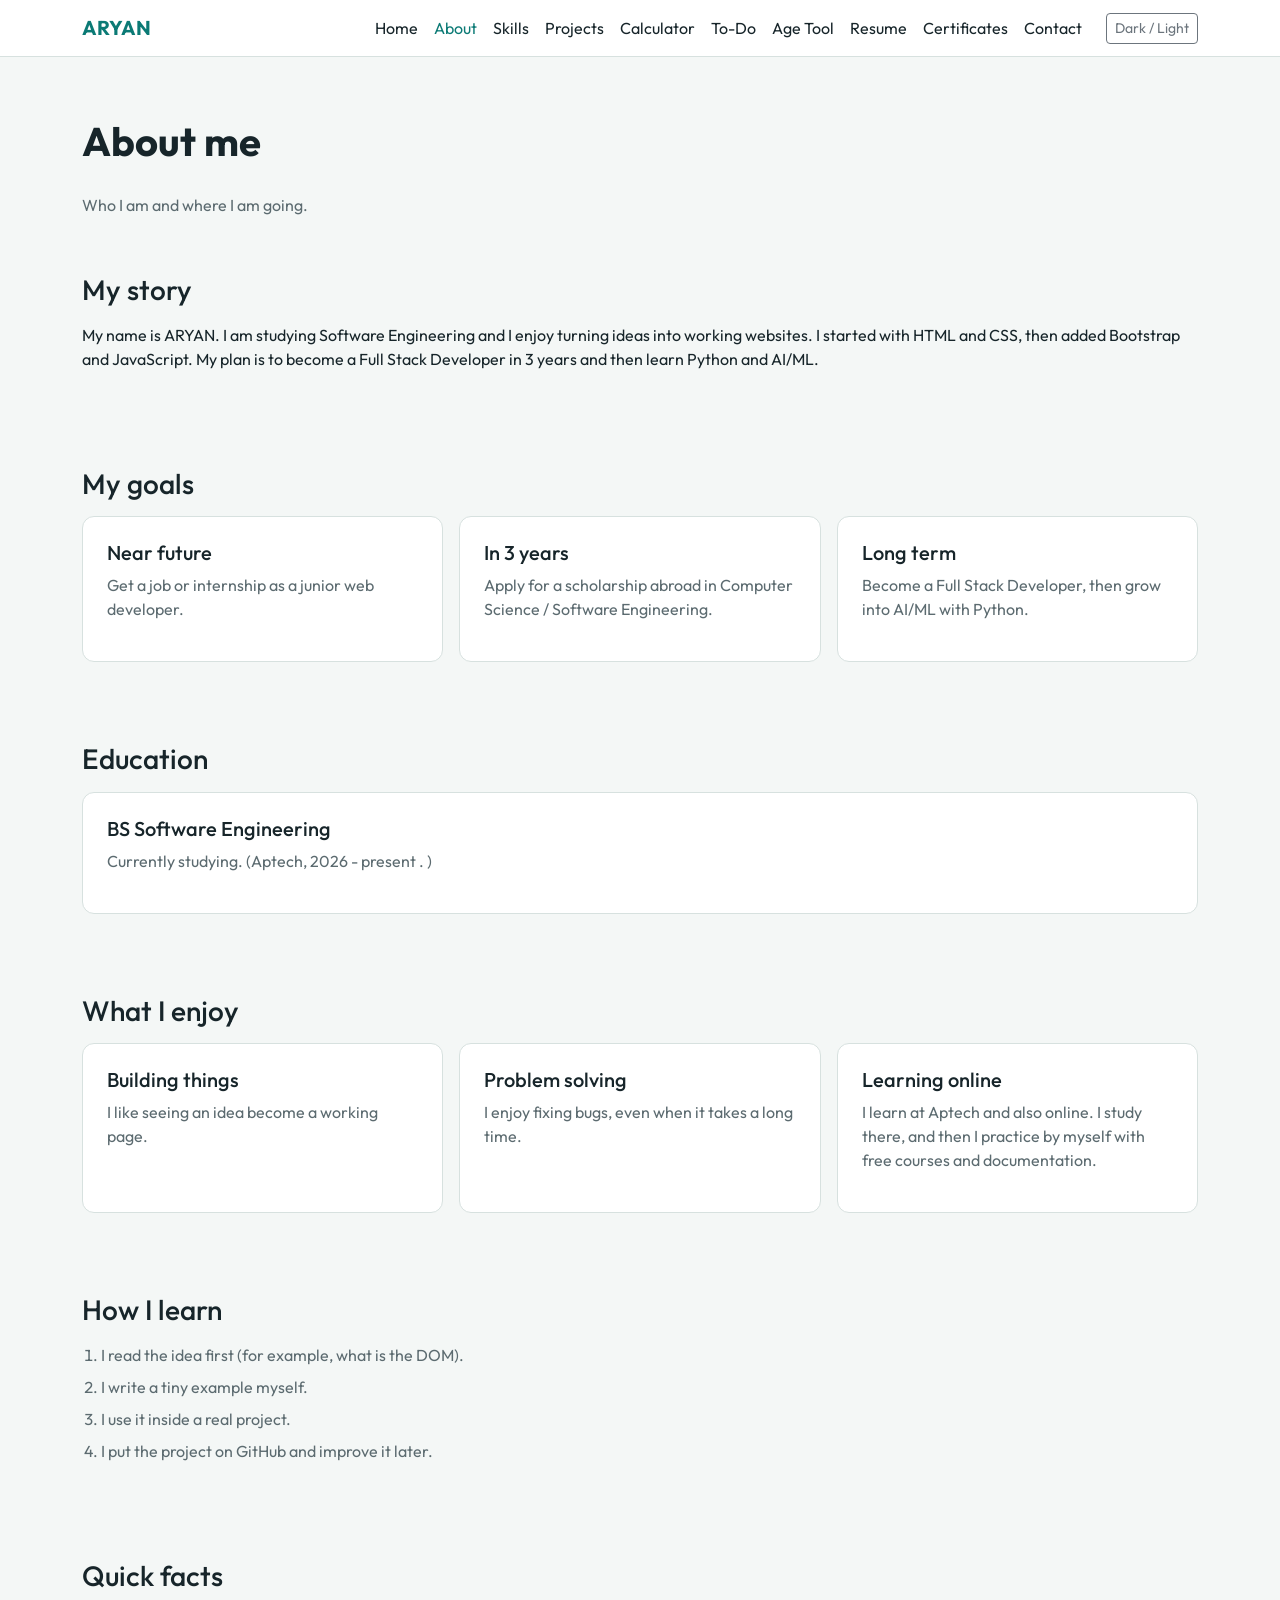
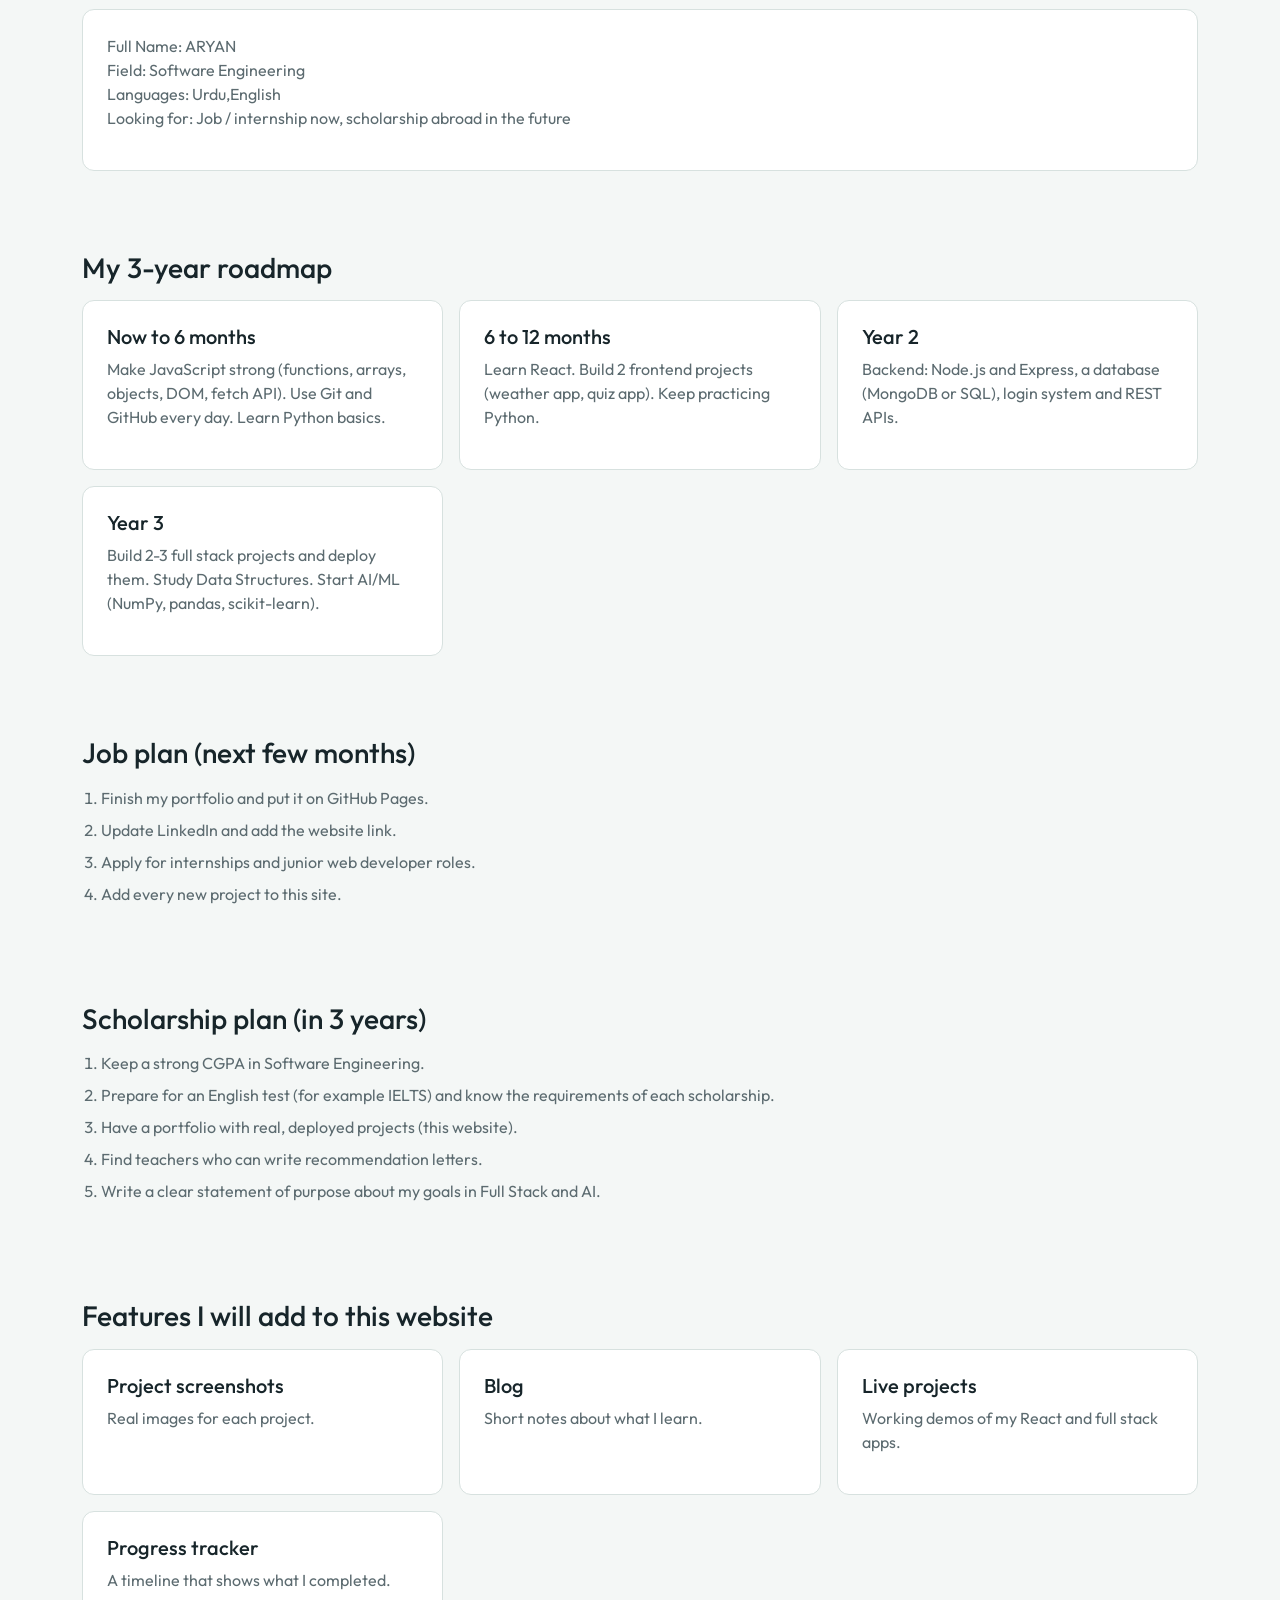
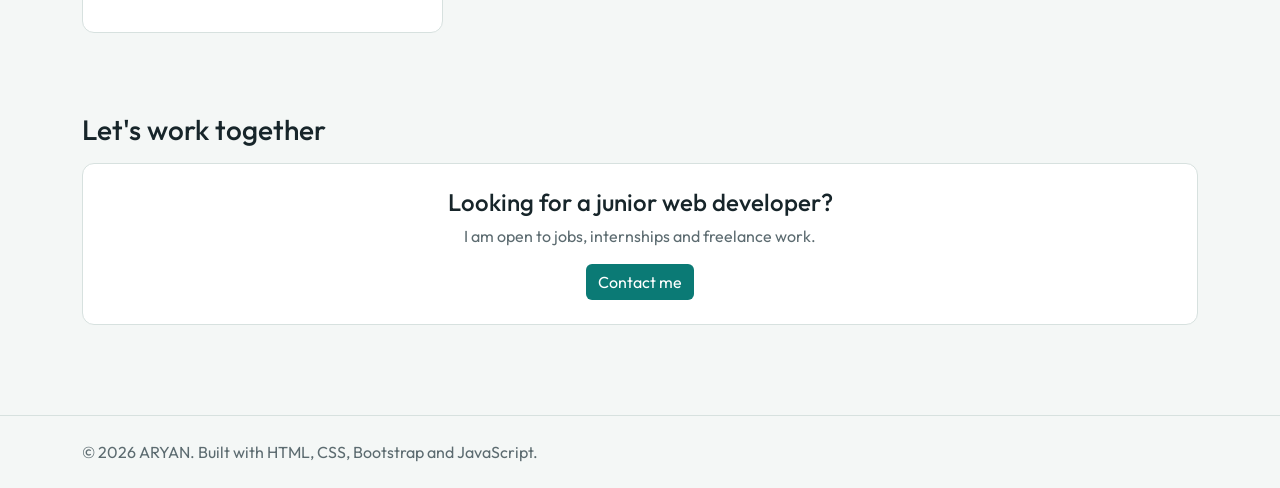
==== about.html @ a0978856 "Add files via upload" ====
<!DOCTYPE html>
<html lang="en">

<head>
  <meta charset="UTF-8">
  <meta name="viewport" content="width=device-width, initial-scale=1">
  <title>About | ARYAN</title>
  <link href="https://cdn.jsdelivr.net/npm/bootstrap@5.3.3/dist/css/bootstrap.min.css" rel="stylesheet">
  <link href="https://fonts.googleapis.com/css2?family=Outfit:wght@400;600;700&display=swap" rel="stylesheet">
  <link href="css/style.css" rel="stylesheet">
</head>

<body>

  <!-- Navbar (same on every page) -->
  <nav class="navbar navbar-expand-lg">
    <div class="container">
      <a class="navbar-brand" href="index.html">ARYAN</a>
      <button class="navbar-toggler" data-bs-toggle="collapse" data-bs-target="#menu"><span
          class="navbar-toggler-icon"></span></button>
      <div class="collapse navbar-collapse" id="menu">
        <ul class="navbar-nav ms-auto">
          <li class="nav-item"><a class="nav-link" href="index.html">Home</a></li>
          <li class="nav-item"><a class="nav-link active" href="about.html">About</a></li>
          <li class="nav-item"><a class="nav-link" href="skills.html">Skills</a></li>
          <li class="nav-item"><a class="nav-link" href="projects.html">Projects</a></li>
          <li class="nav-item"><a class="nav-link" href="calculator.html">Calculator</a></li>
          <li class="nav-item"><a class="nav-link" href="todo.html">To-Do</a></li>
          <li class="nav-item"><a class="nav-link" href="age.html">Age Tool</a></li>
          <li class="nav-item"><a class="nav-link" href="resume.html">Resume</a></li>
          <li class="nav-item"><a class="nav-link" href="certificates.html">Certificates</a></li>
          <li class="nav-item"><a class="nav-link" href="contact.html">Contact</a></li>
        </ul>
        <button id="themeBtn" class="btn btn-sm btn-outline-secondary ms-lg-3">Dark / Light</button>
      </div>
    </div>
  </nav>

  <!-- Page content -->
  <main class="container">
    <h1 class="page-title">About me</h1>
    <p class="muted">Who I am and where I am going.</p>
    <section>
      <h3 class="mb-3">My story</h3>
      <p>My name is ARYAN. I am studying Software Engineering and I enjoy turning ideas into working websites. I started
        with HTML and CSS, then added Bootstrap and JavaScript. My plan is to become a Full Stack Developer in 3 years
        and then learn Python and AI/ML.</p>
    </section>
    <section>
      <h3 class="mb-3">My goals</h3>
      <div class="row g-3">
        <div class="col-md-4">
          <div class="card-box">
            <h5>Near future</h5>
            <p>Get a job or internship as a junior web developer.</p>
          </div>
        </div>
        <div class="col-md-4">
          <div class="card-box">
            <h5>In 3 years</h5>
            <p>Apply for a scholarship abroad in Computer Science / Software Engineering.</p>
          </div>
        </div>
        <div class="col-md-4">
          <div class="card-box">
            <h5>Long term</h5>
            <p>Become a Full Stack Developer, then grow into AI/ML with Python.</p>
          </div>
        </div>
      </div>
    </section>
    <section>
      <h3 class="mb-3">Education</h3>
      <div class="card-box">
        <h5>BS Software Engineering</h5>
        <p>Currently studying. (Aptech, 2026 - present . )</p>
      </div>
    </section>
    <section>
      <h3 class="mb-3">What I enjoy</h3>
      <div class="row g-3">
        <div class="col-md-4">
          <div class="card-box">
            <h5>Building things</h5>
            <p>I like seeing an idea become a working page.</p>
          </div>
        </div>
        <div class="col-md-4">
          <div class="card-box">
            <h5>Problem solving</h5>
            <p>I enjoy fixing bugs, even when it takes a long time.</p>
          </div>
        </div>
        <div class="col-md-4">
          <div class="card-box">
            <h5>Learning online</h5>
            <p>
I learn at Aptech and also online. I study there, and then I practice by myself with free courses and documentation.</p>
          </div>
        </div>
      </div>
    </section>
    <section>
      <h3 class="mb-3">How I learn</h3>
      <ol class="muted">
        <li class='mb-2'>I read the idea first (for example, what is the DOM).</li>
        <li class='mb-2'>I write a tiny example myself.</li>
        <li class='mb-2'>I use it inside a real project.</li>
        <li class='mb-2'>I put the project on GitHub and improve it later.</li>
      </ol>
    </section>
    <section>
      <h3 class="mb-3">Quick facts</h3>
      <div class="card-box">
        <p>Full Name: ARYAN<br>Field: Software Engineering<br>Languages: Urdu,English<br>Looking for: Job / internship now,
          scholarship abroad in the future</p>
      </div>
    </section>
    <section>
      <h3 class="mb-3">My 3-year roadmap</h3>
      <div class="row g-3">
        <div class="col-md-4">
          <div class="card-box">
            <h5>Now to 6 months</h5>
            <p>Make JavaScript strong (functions, arrays, objects, DOM, fetch API). Use Git and GitHub every day. Learn
              Python basics.</p>
          </div>
        </div>
        <div class="col-md-4">
          <div class="card-box">
            <h5>6 to 12 months</h5>
            <p>Learn React. Build 2 frontend projects (weather app, quiz app). Keep practicing Python.</p>
          </div>
        </div>
        <div class="col-md-4">
          <div class="card-box">
            <h5>Year 2</h5>
            <p>Backend: Node.js and Express, a database (MongoDB or SQL), login system and REST APIs.</p>
          </div>
        </div>
        <div class="col-md-4">
          <div class="card-box">
            <h5>Year 3</h5>
            <p>Build 2-3 full stack projects and deploy them. Study Data Structures. Start AI/ML (NumPy, pandas,
              scikit-learn).</p>
          </div>
        </div>
      </div>
    </section>
    <section>
      <h3 class="mb-3">Job plan (next few months)</h3>
      <ol class="muted">
        <li class='mb-2'>Finish my portfolio and put it on GitHub Pages.</li>
        <li class='mb-2'>Update LinkedIn and add the website link.</li>
        <li class='mb-2'>Apply for internships and junior web developer roles.</li>
        <li class='mb-2'>Add every new project to this site.</li>
      </ol>
    </section>
    <section>
      <h3 class="mb-3">Scholarship plan (in 3 years)</h3>
      <ol class="muted">
        <li class='mb-2'>Keep a strong CGPA in Software Engineering.</li>
        <li class='mb-2'>Prepare for an English test (for example IELTS) and know the requirements of each scholarship.
        </li>
        <li class='mb-2'>Have a portfolio with real, deployed projects (this website).</li>
        <li class='mb-2'>Find teachers who can write recommendation letters.</li>
        <li class='mb-2'>Write a clear statement of purpose about my goals in Full Stack and AI.</li>
      </ol>
    </section>
    <section>
      <h3 class="mb-3">Features I will add to this website</h3>
      <div class="row g-3">
        <div class="col-md-4">
          <div class="card-box">
            <h5>Project screenshots</h5>
            <p>Real images for each project.</p>
          </div>
        </div>
        <div class="col-md-4">
          <div class="card-box">
            <h5>Blog</h5>
            <p>Short notes about what I learn.</p>
          </div>
        </div>
        <div class="col-md-4">
          <div class="card-box">
            <h5>Live projects</h5>
            <p>Working demos of my React and full stack apps.</p>
          </div>
        </div>
        <div class="col-md-4">
          <div class="card-box">
            <h5>Progress tracker</h5>
            <p>A timeline that shows what I completed.</p>
          </div>
        </div>
      </div>
    </section>
    <section>
      <h3 class="mb-3">Let's work together</h3>
      <div class="card-box text-center">
        <h4>Looking for a junior web developer?</h4>
        <p>I am open to jobs, internships and freelance work.</p><a href="contact.html" class="btn btn-main">Contact
          me</a>
      </div>
    </section>
  </main>

  <!-- Footer (same on every page) -->
  <footer>
    <div class="container">© 2026 ARYAN. Built with HTML, CSS, Bootstrap and JavaScript.</div>
  </footer>

  <script src="https://cdn.jsdelivr.net/npm/bootstrap@5.3.3/dist/js/bootstrap.bundle.min.js"></script>
  <script src="js/script.js"></script>
</body>

</html>
---- css/style.css ----
/* ===== Colors (change these to change the whole site) ===== */
:root {
  --bg: #f4f7f6;      /* page background */
  --card: #ffffff;    /* card background */
  --text: #17252a;    /* main text */
  --muted: #5c6b70;   /* light text */
  --accent: #0b7a75;  /* main color */
  --line: #d7e1df;    /* borders */
}
/* Dark mode: script.js adds data-theme="dark" on <html> */
[data-theme="dark"] {
  --bg: #0f1a1c; --card: #172629; --text: #e6f0ef; --muted: #9db4b1; --line: #26393c;
}
body { font-family: 'Outfit', sans-serif; background: var(--bg); color: var(--text); }
.navbar { background: var(--card); border-bottom: 1px solid var(--line); }
.navbar .nav-link { color: var(--text); }
.navbar .nav-link.active, .navbar .nav-link:hover { color: var(--accent); }
.navbar-brand { font-weight: 700; color: var(--accent) !important; }

/* Home banner */
.hero { padding: 110px 0 90px; }
.hero h1 { font-size: clamp(2.5rem, 7vw, 4.5rem); font-weight: 700; }
.page-title { padding: 60px 0 20px; font-weight: 700; }
section { padding: 40px 0; }

/* Cards, buttons */
.card-box { background: var(--card); border: 1px solid var(--line); border-radius: 12px; padding: 24px; height: 100%; }
.card-box p, .muted { color: var(--muted); }
.btn-main { background: var(--accent); color: #fff; border: 0; }
.btn-main:hover { background: #095f5b; color: #fff; }
.progress { height: 10px; background: var(--line); }
.progress-bar { background: var(--accent); }
.form-control { background: var(--card); color: var(--text); border-color: var(--line); }
.form-control:focus { background: var(--card); color: var(--text); }
.list-group-item { background: var(--card); color: var(--text); border-color: var(--line); }
footer { border-top: 1px solid var(--line); padding: 24px 0; margin-top: 50px; color: var(--muted); }

/* Calculator */
.calc { max-width: 320px; margin: auto; }
.calc-screen { background: var(--text); color: var(--bg); border-radius: 8px; padding: 14px; font-size: 1.8rem; text-align: right; min-height: 64px; margin-bottom: 12px; overflow: hidden; }
.calc-keys { display: grid; grid-template-columns: repeat(4, 1fr); gap: 8px; }
.calc-keys button { padding: 14px; font-size: 1.1rem; border: 1px solid var(--line); background: var(--card); color: var(--text); border-radius: 8px; }
.calc-keys button:hover { border-color: var(--accent); }
/* To-do */
.done { text-decoration: line-through; color: var(--muted); }
/* Extra: steps list, code blocks, accordion, taller home banner */
.hero { min-height: 70vh; display: flex; flex-direction: column; justify-content: center; }
pre.card-box { font-size: .9rem; overflow-x: auto; margin: 0; }
pre code { color: var(--text); }
ol { padding-left: 1.2rem; }
.accordion-item, .accordion-button, .accordion-body { background: var(--card); color: var(--text); border-color: var(--line); }
.accordion-button:not(.collapsed) { color: var(--accent); box-shadow: none; }

/* ===== Loader (Home page) ===== */
#loader { position: fixed; inset: 0; z-index: 9999; background: var(--bg);
  display: flex; flex-direction: column; align-items: center; justify-content: center;
  animation: hideLoader .5s ease 2.2s forwards; }   /* starts fading after 2.2 seconds */
#loader h1 { font-size: clamp(3rem, 12vw, 6rem); font-weight: 700; letter-spacing: .2em; margin: 0 0 20px; }
.loader-line { width: 220px; height: 4px; background: var(--line); border-radius: 4px; overflow: hidden; }
.loader-line span { display: block; height: 100%; width: 0; background: var(--accent);
  animation: fillLine 2s ease forwards; }            /* line fills in 2 seconds */
@keyframes fillLine { to { width: 100%; } }
@keyframes hideLoader { to { opacity: 0; visibility: hidden; } }
@media (prefers-reduced-motion: reduce) { #loader { display: none; } }
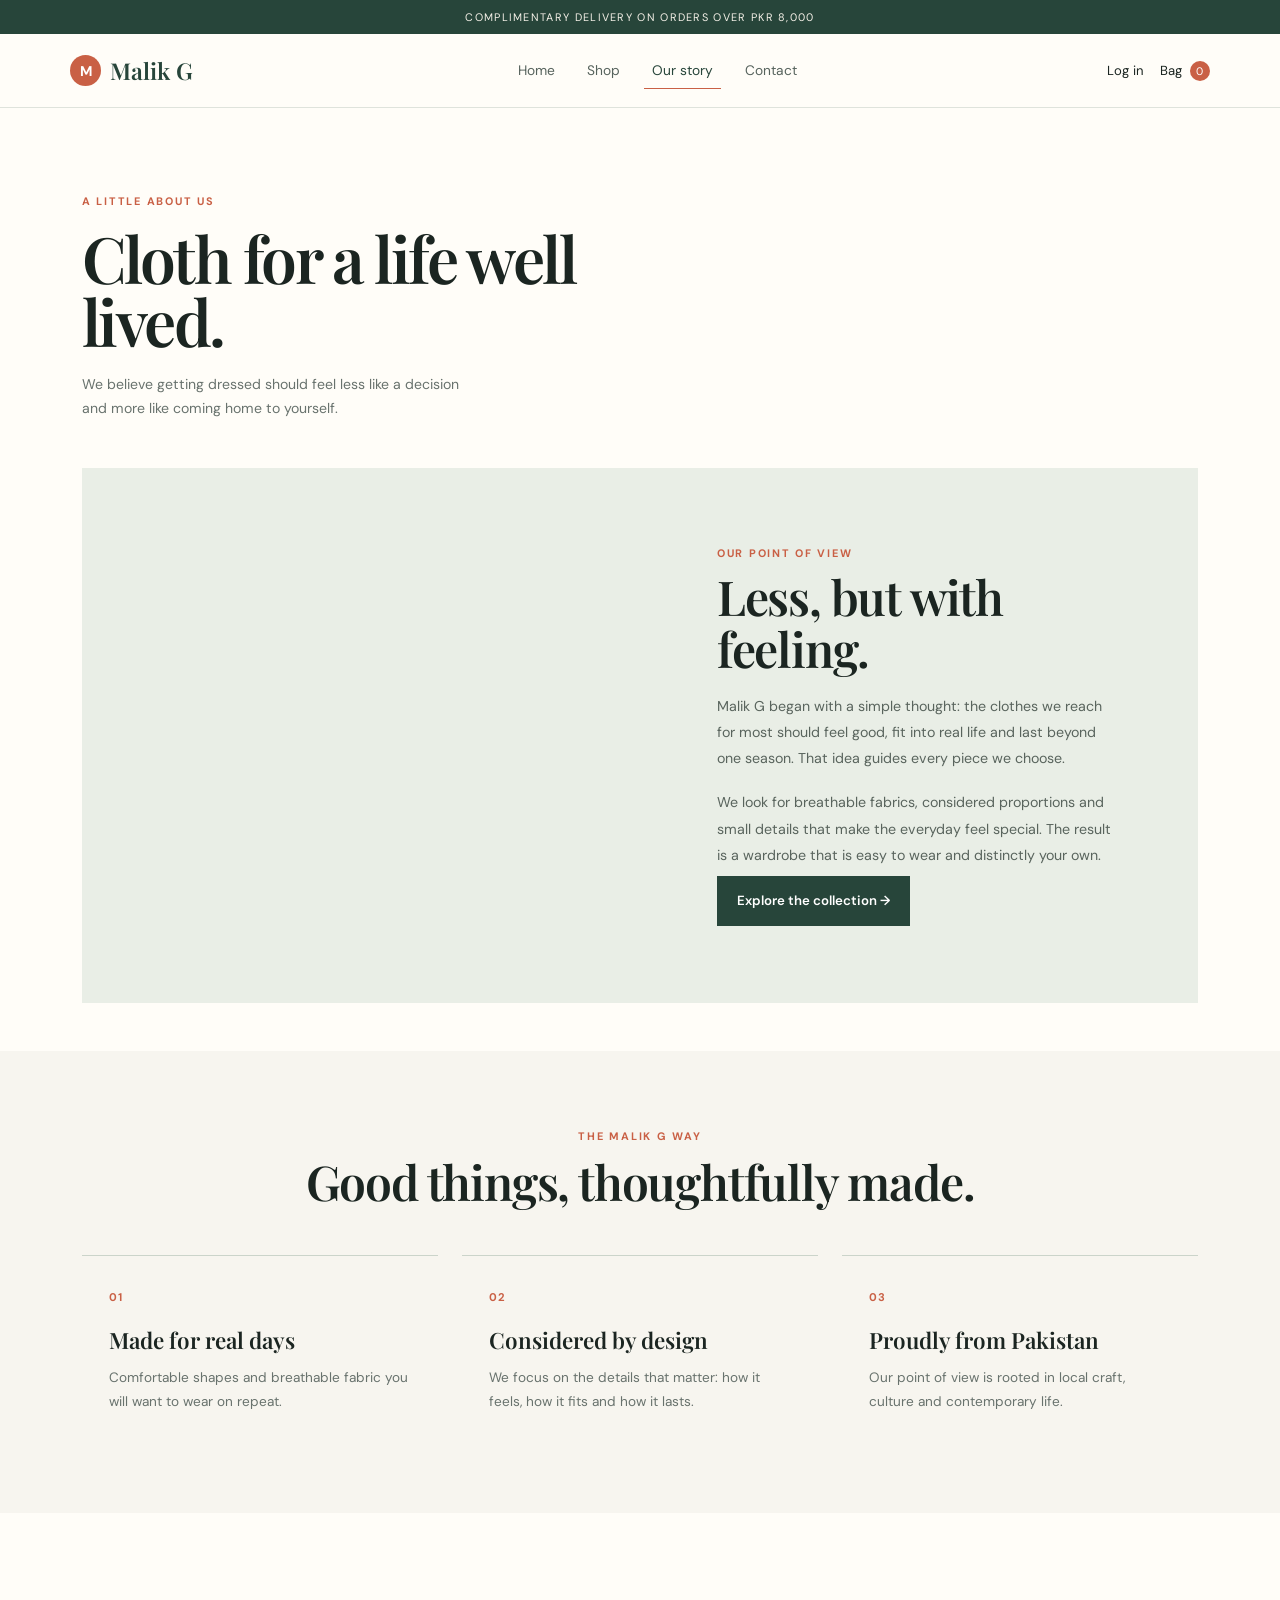
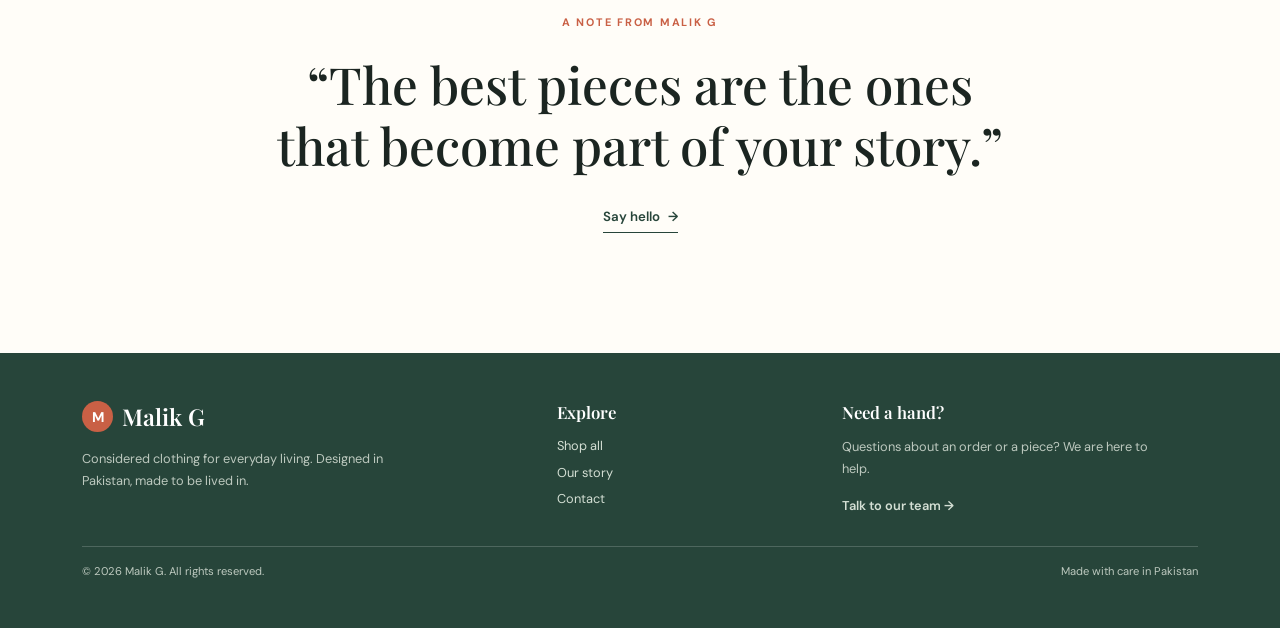
==== commit b885e092: "Add files via upload" ====
--- a/about.html
+++ b/about.html
@@ -1,218 +1,53 @@
-<!DOCTYPE html>
-<html lang="en">
-
-<head>
-  <meta charset="UTF-8">
-  <meta name="viewport" content="width=device-width, initial-scale=1">
-  <title>About | ARYAN</title>
-  <link href="https://cdn.jsdelivr.net/npm/bootstrap@5.3.3/dist/css/bootstrap.min.css" rel="stylesheet">
-  <link href="https://fonts.googleapis.com/css2?family=Outfit:wght@400;600;700&display=swap" rel="stylesheet">
-  <link href="css/style.css" rel="stylesheet">
-</head>
-
-<body>
-
-  <!-- Navbar (same on every page) -->
-  <nav class="navbar navbar-expand-lg">
-    <div class="container">
-      <a class="navbar-brand" href="index.html">ARYAN</a>
-      <button class="navbar-toggler" data-bs-toggle="collapse" data-bs-target="#menu"><span
-          class="navbar-toggler-icon"></span></button>
-      <div class="collapse navbar-collapse" id="menu">
-        <ul class="navbar-nav ms-auto">
-          <li class="nav-item"><a class="nav-link" href="index.html">Home</a></li>
-          <li class="nav-item"><a class="nav-link active" href="about.html">About</a></li>
-          <li class="nav-item"><a class="nav-link" href="skills.html">Skills</a></li>
-          <li class="nav-item"><a class="nav-link" href="projects.html">Projects</a></li>
-          <li class="nav-item"><a class="nav-link" href="calculator.html">Calculator</a></li>
-          <li class="nav-item"><a class="nav-link" href="todo.html">To-Do</a></li>
-          <li class="nav-item"><a class="nav-link" href="age.html">Age Tool</a></li>
-          <li class="nav-item"><a class="nav-link" href="resume.html">Resume</a></li>
-          <li class="nav-item"><a class="nav-link" href="certificates.html">Certificates</a></li>
-          <li class="nav-item"><a class="nav-link" href="contact.html">Contact</a></li>
-        </ul>
-        <button id="themeBtn" class="btn btn-sm btn-outline-secondary ms-lg-3">Dark / Light</button>
-      </div>
-    </div>
-  </nav>
-
-  <!-- Page content -->
-  <main class="container">
-    <h1 class="page-title">About me</h1>
-    <p class="muted">Who I am and where I am going.</p>
-    <section>
-      <h3 class="mb-3">My story</h3>
-      <p>My name is ARYAN. I am studying Software Engineering and I enjoy turning ideas into working websites. I started
-        with HTML and CSS, then added Bootstrap and JavaScript. My plan is to become a Full Stack Developer in 3 years
-        and then learn Python and AI/ML.</p>
-    </section>
-    <section>
-      <h3 class="mb-3">My goals</h3>
-      <div class="row g-3">
-        <div class="col-md-4">
-          <div class="card-box">
-            <h5>Near future</h5>
-            <p>Get a job or internship as a junior web developer.</p>
-          </div>
-        </div>
-        <div class="col-md-4">
-          <div class="card-box">
-            <h5>In 3 years</h5>
-            <p>Apply for a scholarship abroad in Computer Science / Software Engineering.</p>
-          </div>
-        </div>
-        <div class="col-md-4">
-          <div class="card-box">
-            <h5>Long term</h5>
-            <p>Become a Full Stack Developer, then grow into AI/ML with Python.</p>
-          </div>
-        </div>
-      </div>
-    </section>
-    <section>
-      <h3 class="mb-3">Education</h3>
-      <div class="card-box">
-        <h5>BS Software Engineering</h5>
-        <p>Currently studying. (Aptech, 2026 - present . )</p>
-      </div>
-    </section>
-    <section>
-      <h3 class="mb-3">What I enjoy</h3>
-      <div class="row g-3">
-        <div class="col-md-4">
-          <div class="card-box">
-            <h5>Building things</h5>
-            <p>I like seeing an idea become a working page.</p>
-          </div>
-        </div>
-        <div class="col-md-4">
-          <div class="card-box">
-            <h5>Problem solving</h5>
-            <p>I enjoy fixing bugs, even when it takes a long time.</p>
-          </div>
-        </div>
-        <div class="col-md-4">
-          <div class="card-box">
-            <h5>Learning online</h5>
-            <p>
-I learn at Aptech and also online. I study there, and then I practice by myself with free courses and documentation.</p>
-          </div>
-        </div>
-      </div>
-    </section>
-    <section>
-      <h3 class="mb-3">How I learn</h3>
-      <ol class="muted">
-        <li class='mb-2'>I read the idea first (for example, what is the DOM).</li>
-        <li class='mb-2'>I write a tiny example myself.</li>
-        <li class='mb-2'>I use it inside a real project.</li>
-        <li class='mb-2'>I put the project on GitHub and improve it later.</li>
-      </ol>
-    </section>
-    <section>
-      <h3 class="mb-3">Quick facts</h3>
-      <div class="card-box">
-        <p>Full Name: ARYAN<br>Field: Software Engineering<br>Languages: Urdu,English<br>Looking for: Job / internship now,
-          scholarship abroad in the future</p>
-      </div>
-    </section>
-    <section>
-      <h3 class="mb-3">My 3-year roadmap</h3>
-      <div class="row g-3">
-        <div class="col-md-4">
-          <div class="card-box">
-            <h5>Now to 6 months</h5>
-            <p>Make JavaScript strong (functions, arrays, objects, DOM, fetch API). Use Git and GitHub every day. Learn
-              Python basics.</p>
-          </div>
-        </div>
-        <div class="col-md-4">
-          <div class="card-box">
-            <h5>6 to 12 months</h5>
-            <p>Learn React. Build 2 frontend projects (weather app, quiz app). Keep practicing Python.</p>
-          </div>
-        </div>
-        <div class="col-md-4">
-          <div class="card-box">
-            <h5>Year 2</h5>
-            <p>Backend: Node.js and Express, a database (MongoDB or SQL), login system and REST APIs.</p>
-          </div>
-        </div>
-        <div class="col-md-4">
-          <div class="card-box">
-            <h5>Year 3</h5>
-            <p>Build 2-3 full stack projects and deploy them. Study Data Structures. Start AI/ML (NumPy, pandas,
-              scikit-learn).</p>
-          </div>
-        </div>
-      </div>
-    </section>
-    <section>
-      <h3 class="mb-3">Job plan (next few months)</h3>
-      <ol class="muted">
-        <li class='mb-2'>Finish my portfolio and put it on GitHub Pages.</li>
-        <li class='mb-2'>Update LinkedIn and add the website link.</li>
-        <li class='mb-2'>Apply for internships and junior web developer roles.</li>
-        <li class='mb-2'>Add every new project to this site.</li>
-      </ol>
-    </section>
-    <section>
-      <h3 class="mb-3">Scholarship plan (in 3 years)</h3>
-      <ol class="muted">
-        <li class='mb-2'>Keep a strong CGPA in Software Engineering.</li>
-        <li class='mb-2'>Prepare for an English test (for example IELTS) and know the requirements of each scholarship.
-        </li>
-        <li class='mb-2'>Have a portfolio with real, deployed projects (this website).</li>
-        <li class='mb-2'>Find teachers who can write recommendation letters.</li>
-        <li class='mb-2'>Write a clear statement of purpose about my goals in Full Stack and AI.</li>
-      </ol>
-    </section>
-    <section>
-      <h3 class="mb-3">Features I will add to this website</h3>
-      <div class="row g-3">
-        <div class="col-md-4">
-          <div class="card-box">
-            <h5>Project screenshots</h5>
-            <p>Real images for each project.</p>
-          </div>
-        </div>
-        <div class="col-md-4">
-          <div class="card-box">
-            <h5>Blog</h5>
-            <p>Short notes about what I learn.</p>
-          </div>
-        </div>
-        <div class="col-md-4">
-          <div class="card-box">
-            <h5>Live projects</h5>
-            <p>Working demos of my React and full stack apps.</p>
-          </div>
-        </div>
-        <div class="col-md-4">
-          <div class="card-box">
-            <h5>Progress tracker</h5>
-            <p>A timeline that shows what I completed.</p>
-          </div>
-        </div>
-      </div>
-    </section>
-    <section>
-      <h3 class="mb-3">Let's work together</h3>
-      <div class="card-box text-center">
-        <h4>Looking for a junior web developer?</h4>
-        <p>I am open to jobs, internships and freelance work.</p><a href="contact.html" class="btn btn-main">Contact
-          me</a>
-      </div>
-    </section>
-  </main>
-
-  <!-- Footer (same on every page) -->
-  <footer>
-    <div class="container">© 2026 ARYAN. Built with HTML, CSS, Bootstrap and JavaScript.</div>
-  </footer>
-
-  <script src="https://cdn.jsdelivr.net/npm/bootstrap@5.3.3/dist/js/bootstrap.bundle.min.js"></script>
-  <script src="js/script.js"></script>
-</body>
-
-</html>+<!doctype html>
+<html lang="en">
+<head>
+  <meta charset="utf-8">
+  <meta name="viewport" content="width=device-width, initial-scale=1">
+  <meta name="description" content="Discover the Malik G story: thoughtful Pakistani clothing made for real life.">
+  <title>Our story — Malik G</title>
+  <link rel="preconnect" href="https://fonts.googleapis.com">
+  <link rel="preconnect" href="https://fonts.gstatic.com" crossorigin>
+  <link href="https://fonts.googleapis.com/css2?family=DM+Sans:wght@400;500;600;700&family=Playfair+Display:wght@500;600;700&display=swap" rel="stylesheet">
+  <link href="https://cdn.jsdelivr.net/npm/bootstrap@5.3.8/dist/css/bootstrap.min.css" rel="stylesheet">
+  <link href="site.css" rel="stylesheet">
+</head>
+<body>
+  <div class="announcement-bar">Complimentary delivery on orders over PKR 8,000</div>
+  <header class="site-header sticky-top">
+    <nav class="navbar navbar-expand-lg container py-3" aria-label="Main navigation">
+      <a class="navbar-brand brand" href="index.HTML"><span class="brand-mark">M</span> Malik G</a>
+      <button class="navbar-toggler" type="button" data-bs-toggle="collapse" data-bs-target="#mainNav" aria-controls="mainNav" aria-expanded="false" aria-label="Toggle navigation"><span class="navbar-toggler-icon"></span></button>
+      <div class="collapse navbar-collapse" id="mainNav"><ul class="navbar-nav mx-auto gap-lg-3"><li class="nav-item"><a class="nav-link" href="index.HTML">Home</a></li><li class="nav-item"><a class="nav-link" href="shop.html">Shop</a></li><li class="nav-item"><a class="nav-link active" aria-current="page" href="about.html">Our story</a></li><li class="nav-item"><a class="nav-link" href="contact.html">Contact</a></li></ul><div class="nav-tools d-flex align-items-center gap-3"><button class="text-link" type="button" data-bs-toggle="modal" data-bs-target="#loginModal">Log in</button><a class="bag-link" href="shop.html" aria-label="Shopping bag"><span aria-hidden="true">Bag</span><span class="bag-count" data-cart-count>0</span></a></div></div>
+    </nav>
+  </header>
+  <main>
+    <section class="page-intro container"><span class="eyebrow">A little about us</span><h1 class="display-heading">Cloth for a life well lived.</h1><p class="section-note">We believe getting dressed should feel less like a decision and more like coming home to yourself.</p></section>
+    <section class="container pb-5">
+      <div class="about-feature row g-0 overflow-hidden">
+        <div class="about-photo col-lg-6" role="img" aria-label="Timeless contemporary clothing in natural tones"></div>
+        <div class="about-copy col-lg-6 d-flex flex-column justify-content-center">
+          <span class="eyebrow">Our point of view</span>
+          <h2 class="display-heading mt-2">Less, but with feeling.</h2>
+          <p>Malik G began with a simple thought: the clothes we reach for most should feel good, fit into real life and last beyond one season. That idea guides every piece we choose.</p>
+          <p>We look for breathable fabrics, considered proportions and small details that make the everyday feel special. The result is a wardrobe that is easy to wear and distinctly your own.</p>
+          <a href="shop.html" class="btn btn-forest align-self-start mt-2">Explore the collection <span aria-hidden="true">→</span></a>
+        </div>
+      </div>
+    </section>
+    <section class="values-section py-5">
+      <div class="container py-lg-4">
+        <div class="text-center mb-5"><span class="eyebrow">The Malik G way</span><h2 class="display-heading mt-2">Good things, thoughtfully made.</h2></div>
+        <div class="row g-4">
+          <div class="col-md-4"><article class="value-card"><span class="value-number">01</span><h3>Made for real days</h3><p>Comfortable shapes and breathable fabric you will want to wear on repeat.</p></article></div>
+          <div class="col-md-4"><article class="value-card"><span class="value-number">02</span><h3>Considered by design</h3><p>We focus on the details that matter: how it feels, how it fits and how it lasts.</p></article></div>
+          <div class="col-md-4"><article class="value-card"><span class="value-number">03</span><h3>Proudly from Pakistan</h3><p>Our point of view is rooted in local craft, culture and contemporary life.</p></article></div>
+        </div>
+      </div>
+    </section>
+    <section class="container py-5"><div class="quote-panel text-center"><span class="eyebrow">A note from Malik G</span><blockquote>“The best pieces are the ones that become part of your story.”</blockquote><a class="underlined-link" href="contact.html">Say hello <span aria-hidden="true">→</span></a></div></section>
+  </main>
+  <footer class="site-footer mt-4"><div class="container py-5"><div class="row gy-4"><div class="col-md-5"><a class="brand footer-brand" href="index.HTML"><span class="brand-mark">M</span> Malik G</a><p class="footer-copy mt-3">Considered clothing for everyday living. Designed in Pakistan, made to be lived in.</p></div><div class="col-6 col-md-3"><h2 class="footer-title">Explore</h2><a href="shop.html">Shop all</a><a href="about.html">Our story</a><a href="contact.html">Contact</a></div><div class="col-6 col-md-4"><h2 class="footer-title">Need a hand?</h2><p class="footer-copy">Questions about an order or a piece? We are here to help.</p><a href="contact.html" class="footer-cta">Talk to our team →</a></div></div><div class="footer-bottom mt-4 pt-3 d-flex flex-column flex-md-row justify-content-between gap-2"><span>© <span data-year></span> Malik G. All rights reserved.</span><span>Made with care in Pakistan</span></div></div></footer>
+  <div class="modal fade" id="loginModal" tabindex="-1" aria-labelledby="loginModalLabel" aria-hidden="true"><div class="modal-dialog modal-dialog-centered"><div class="modal-content login-modal"><div class="modal-header border-0 pb-0"><button type="button" class="btn-close ms-auto" data-bs-dismiss="modal" aria-label="Close"></button></div><div class="modal-body px-4 px-md-5 pb-5 pt-1"><span class="eyebrow">Welcome back</span><h2 class="display-heading mt-2" id="loginModalLabel">Log in to Malik G</h2><p class="section-note mb-4">Sign in to keep your favourites and orders close.</p><form data-demo-form><div class="mb-3"><label class="form-label" for="login-email">Email address</label><input class="form-control" id="login-email" type="email" autocomplete="email" required placeholder="you@example.com"></div><div class="mb-3"><label class="form-label" for="login-password">Password</label><input class="form-control" id="login-password" type="password" autocomplete="current-password" required placeholder="Your password"></div><button class="btn btn-forest w-100" type="submit">Log in <span aria-hidden="true">→</span></button><p class="form-feedback mb-0" data-form-feedback aria-live="polite"></p></form></div></div></div></div>
+  <script src="https://cdn.jsdelivr.net/npm/bootstrap@5.3.8/dist/js/bootstrap.bundle.min.js"></script><script src="site.js"></script>
+</body>
+</html>
--- a/site.css
+++ b/site.css
@@ -0,0 +1,133 @@
+:root {
+  --ink: #1b2521;
+  --muted: #68726d;
+  --cream: #f7f5ef;
+  --paper: #fffdf8;
+  --sage: #d8e3d6;
+  --forest: #27453a;
+  --coral: #c96045;
+  --line: #dfe3dc;
+  --shadow: 0 18px 45px rgba(39, 69, 58, .1);
+}
+
+* { box-sizing: border-box; }
+html { scroll-behavior: smooth; }
+body { margin: 0; color: var(--ink); background: var(--paper); font-family: "DM Sans", sans-serif; }
+a { color: inherit; text-decoration: none; }
+button { font: inherit; }
+.announcement-bar { padding: 9px 16px; color: #f5f1e8; background: var(--forest); text-align: center; font-size: .68rem; letter-spacing: .12em; text-transform: uppercase; }
+.site-header { background: rgba(255, 253, 248, .97); border-bottom: 1px solid var(--line); }
+.brand { display: inline-flex; align-items: center; gap: .55rem; color: var(--forest); font: 600 1.45rem "Playfair Display", serif; white-space: nowrap; }
+.brand:hover { color: var(--forest); }
+.brand-mark { display: inline-grid; width: 31px; height: 31px; place-items: center; border-radius: 50%; color: white; background: var(--coral); font: 700 .88rem "DM Sans", sans-serif; }
+.navbar-nav .nav-link { padding: .5rem .3rem; color: #57635d; font-size: .86rem; }
+.navbar-nav .nav-link:hover, .navbar-nav .nav-link.active { color: var(--forest); }
+.navbar-nav .nav-link.active { box-shadow: inset 0 -1px var(--coral); }
+.navbar-toggler { border-color: var(--line); }
+.navbar-toggler:focus { box-shadow: 0 0 0 .2rem rgba(39, 69, 58, .15); }
+.nav-tools { padding-top: .5rem; padding-bottom: .5rem; }
+.text-link { padding: 0; border: 0; color: var(--ink); background: transparent; font-size: .82rem; }
+.text-link:hover { color: var(--coral); }
+.bag-link { display: inline-flex; align-items: center; gap: .5rem; font-size: .82rem; }
+.bag-count { display: inline-grid; min-width: 20px; height: 20px; padding: 0 5px; place-items: center; border-radius: 50%; color: white; background: var(--coral); font-size: .68rem; }
+.hero { background: var(--sage); }
+.hero-copy { min-height: 490px; padding: clamp(2.5rem, 7vw, 6rem); }
+.eyebrow { color: var(--coral); font-size: .68rem; font-weight: 700; letter-spacing: .16em; text-transform: uppercase; }
+.hero h1, .page-intro h1 { max-width: 570px; margin: 1rem 0 1.25rem; font: 600 clamp(2.9rem, 5.6vw, 5rem)/.99 "Playfair Display", serif; letter-spacing: -.04em; }
+.hero-copy p { max-width: 400px; margin-bottom: 1.25rem; color: #55615a; font-size: .94rem; line-height: 1.8; }
+.hero-image { min-height: 380px; background: url("https://images.unsplash.com/photo-1583391733956-6c78276477e2?auto=format&fit=crop&w=1100&q=85") center 35%/cover; }
+.btn-forest { padding: .86rem 1.2rem; border: 1px solid var(--forest); border-radius: 0; color: white; background: var(--forest); font-size: .83rem; font-weight: 600; transition: background .2s, transform .2s; }
+.btn-forest:hover, .btn-forest:focus { border-color: #1b332a; color: white; background: #1b332a; transform: translateY(-1px); }
+.btn-coral { border-radius: 0; color: white; background: var(--coral); }
+.btn-coral:hover { color: white; background: #ab4f39; }
+.trust-strip { border-bottom: 1px solid var(--line); color: var(--muted); font-size: .72rem; letter-spacing: .08em; text-transform: uppercase; }
+.trust-star { margin-right: .4rem; color: var(--coral); font-size: 1rem; }
+.section-space { padding-top: 4.5rem; padding-bottom: 2rem; }
+.section-heading { margin-bottom: 1.8rem; }
+.display-heading { margin-bottom: 0; font: 600 clamp(2rem, 4vw, 3rem)/1.1 "Playfair Display", serif; letter-spacing: -.025em; }
+.section-note { max-width: 390px; color: var(--muted); font-size: .88rem; line-height: 1.7; }
+.category-tile { position: relative; display: flex; min-height: 285px; align-items: end; overflow: hidden; padding: 1.5rem; color: white; background-position: center; background-size: cover; isolation: isolate; }
+.category-tile::before { position: absolute; z-index: -1; inset: 0; background: linear-gradient(0deg, rgba(10, 25, 19, .75), transparent 72%); content: ""; transition: opacity .2s; }
+.category-tile:hover { color: white; }
+.category-tile:hover::before { opacity: .8; }
+.category-tile span { display: grid; gap: .3rem; }
+.category-tile strong { font: 600 1.55rem "Playfair Display", serif; }
+.category-tile small { color: #e8eee8; font-size: .75rem; }
+.tile-new { background-image: url("https://images.unsplash.com/photo-1610030469983-98e550d6193c?auto=format&fit=crop&w=800&q=85"); }
+.tile-everyday { background-image: url("https://images.unsplash.com/photo-1551488831-00ddcb6c6bd3?auto=format&fit=crop&w=800&q=85"); }
+.tile-occasion { background-image: url("https://images.unsplash.com/photo-1591369822096-ffd140ec948f?auto=format&fit=crop&w=800&q=85"); }
+.underlined-link { display: inline-flex; gap: .5rem; padding-bottom: .35rem; border-bottom: 1px solid var(--forest); color: var(--forest); font-size: .83rem; font-weight: 600; }
+.underlined-link:hover { color: var(--coral); border-color: var(--coral); }
+.product-card { height: 100%; }
+.product-photo { position: relative; display: block; overflow: hidden; aspect-ratio: 3 / 3.7; background: #e5e9e2; }
+.product-photo img { width: 100%; height: 100%; object-fit: cover; transition: transform .45s; }
+.product-card:hover .product-photo img { transform: scale(1.04); }
+.product-tag { position: absolute; top: .7rem; left: .7rem; padding: .38rem .55rem; color: white; background: var(--coral); font-size: .62rem; letter-spacing: .08em; text-transform: uppercase; }
+.product-details { padding-top: .85rem; }
+.product-details h2, .product-details h3 { margin: 0 0 .3rem; font: 600 .95rem "DM Sans", sans-serif; }
+.product-details p { margin: 0 0 .5rem; color: var(--muted); font-size: .75rem; }
+.product-details strong { font-size: .83rem; }
+.story-banner { background: #e9eee6; }
+.story-photo { min-height: 380px; background: url("https://images.unsplash.com/photo-1594633312681-425c7b97ccd1?auto=format&fit=crop&w=1000&q=85") center/cover; }
+.story-copy { padding: clamp(2rem, 6vw, 5rem); }
+.story-copy h2 { max-width: 430px; }
+.story-copy p { max-width: 420px; margin: 1.1rem 0; color: var(--muted); font-size: .88rem; line-height: 1.8; }
+.page-intro { padding-top: 5rem; padding-bottom: 3rem; }
+.page-intro h1 { margin-top: .85rem; font-size: clamp(2.7rem, 5vw, 4.5rem); }
+.page-intro p { margin-bottom: 0; }
+.filter-btn { padding: .55rem .85rem; border: 1px solid var(--line); border-radius: 0; color: var(--muted); background: transparent; font-size: .75rem; }
+.filter-btn:hover, .filter-btn.active { border-color: var(--forest); color: white; background: var(--forest); }
+.product-buy { display: flex; align-items: center; justify-content: space-between; }
+.add-button { display: inline-grid; width: 32px; height: 32px; place-items: center; border: 1px solid var(--line); border-radius: 50%; color: var(--forest); background: transparent; font-size: 1.25rem; line-height: 1; }
+.add-button:hover { border-color: var(--forest); color: white; background: var(--forest); }
+.about-feature { background: #e9eee6; }
+.about-photo { min-height: 490px; background: url("https://images.unsplash.com/photo-1594633312681-425c7b97ccd1?auto=format&fit=crop&w=1000&q=85") center/cover; }
+.about-copy { padding: clamp(2.2rem, 6vw, 5.5rem); }
+.about-copy h2 { max-width: 430px; }
+.about-copy p { max-width: 460px; margin: 1.1rem 0 0; color: #59645d; font-size: .89rem; line-height: 1.85; }
+.values-section { background: var(--cream); }
+.value-card { height: 100%; padding: 1.7rem; border-top: 1px solid #cbd4ca; }
+.value-number { color: var(--coral); font-size: .7rem; font-weight: 700; letter-spacing: .1em; }
+.value-card h3 { margin: 1.1rem 0 .7rem; font: 600 1.4rem "Playfair Display", serif; }
+.value-card p { margin: 0; color: var(--muted); font-size: .85rem; line-height: 1.75; }
+.quote-panel { padding: 3rem 1rem; }
+.quote-panel blockquote { max-width: 750px; margin: 1.3rem auto 1.7rem; font: 500 clamp(1.8rem, 4vw, 3.2rem)/1.2 "Playfair Display", serif; }
+.contact-heading { margin: .7rem 0 1rem; font-size: clamp(2rem, 3vw, 2.7rem); }
+.contact-details { display: grid; gap: 1.5rem; }
+.contact-detail { display: flex; align-items: center; gap: 1rem; }
+.contact-symbol { display: grid; width: 42px; height: 42px; flex: 0 0 42px; place-items: center; border-radius: 50%; color: var(--forest); background: var(--sage); }
+.contact-detail small { display: block; margin-bottom: .2rem; color: var(--muted); font-size: .72rem; }
+.contact-detail a, .contact-detail strong { font-size: .9rem; font-weight: 600; }
+.contact-form { padding: clamp(1.5rem, 4vw, 2.5rem); border: 1px solid var(--line); background: white; box-shadow: var(--shadow); }
+.form-heading { margin-bottom: 1.5rem; font: 600 1.65rem "Playfair Display", serif; }
+.form-label { margin-bottom: .45rem; color: var(--muted); font-size: .7rem; font-weight: 600; letter-spacing: .07em; text-transform: uppercase; }
+.optional { font-weight: 400; letter-spacing: 0; text-transform: none; }
+.form-control { padding: .78rem .85rem; border-color: var(--line); border-radius: 0; color: var(--ink); background: #fcfcf9; font-size: .88rem; }
+.form-control:focus { border-color: var(--forest); box-shadow: 0 0 0 .18rem rgba(39, 69, 58, .12); }
+.form-feedback { min-height: 1.2rem; margin-top: .8rem; color: var(--forest); font-size: .8rem; }
+.login-modal { border: 1px solid var(--line); border-radius: 0; }
+.site-footer { color: #e6eee5; background: var(--forest); }
+.footer-brand { color: white; }
+.footer-brand:hover { color: white; }
+.footer-copy { max-width: 330px; color: #bdc9bf; font-size: .8rem; line-height: 1.7; }
+.footer-title { margin-bottom: .8rem; color: white; font: 600 1.05rem "Playfair Display", serif; }
+.site-footer .col-6 > a:not(.brand), .site-footer .col-md-3 > a { display: block; width: fit-content; margin: .45rem 0; color: #d4dfd4; font-size: .8rem; }
+.site-footer .col-6 > a:hover, .site-footer .col-md-3 > a:hover { color: white; }
+.footer-cta { color: white; font-size: .8rem; font-weight: 600; }
+.newsletter-form .form-control { min-width: 0; border-color: rgba(255,255,255,.25); color: white; background: rgba(255,255,255,.08); }
+.newsletter-form .form-control::placeholder { color: #bdc9bf; }
+.footer-bottom { border-top: 1px solid rgba(255,255,255,.18); color: #bdc9bf; font-size: .7rem; }
+
+@media (max-width: 991.98px) {
+  .nav-tools { padding: .75rem 0 .25rem; }
+  .hero-copy { min-height: 410px; }
+  .hero-image { min-height: 360px; }
+}
+@media (max-width: 575.98px) {
+  .announcement-bar { font-size: .59rem; }
+  .hero-copy { min-height: 390px; padding: 2.4rem 1.5rem; }
+  .hero-image { min-height: 300px; }
+  .category-tile { min-height: 220px; }
+  .section-space { padding-top: 3.25rem; }
+  .page-intro { padding-top: 3.5rem; }
+}
